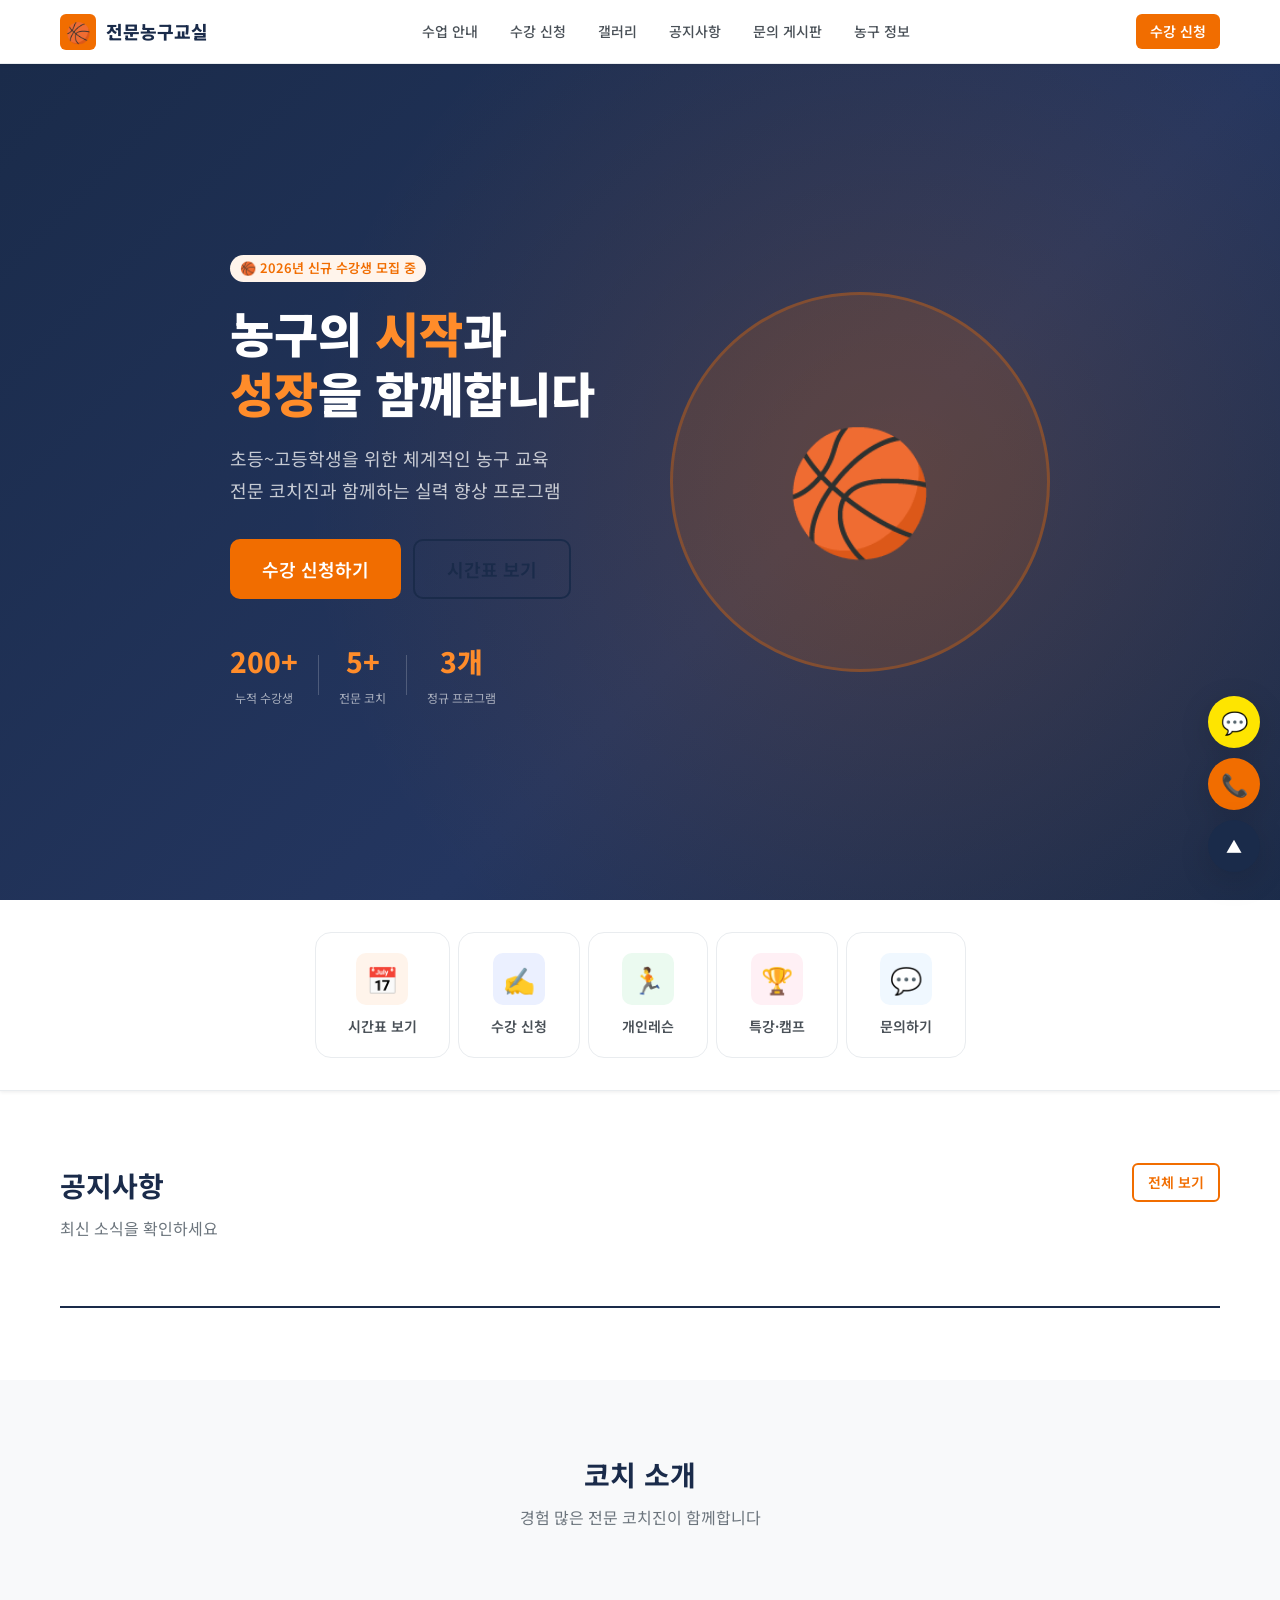
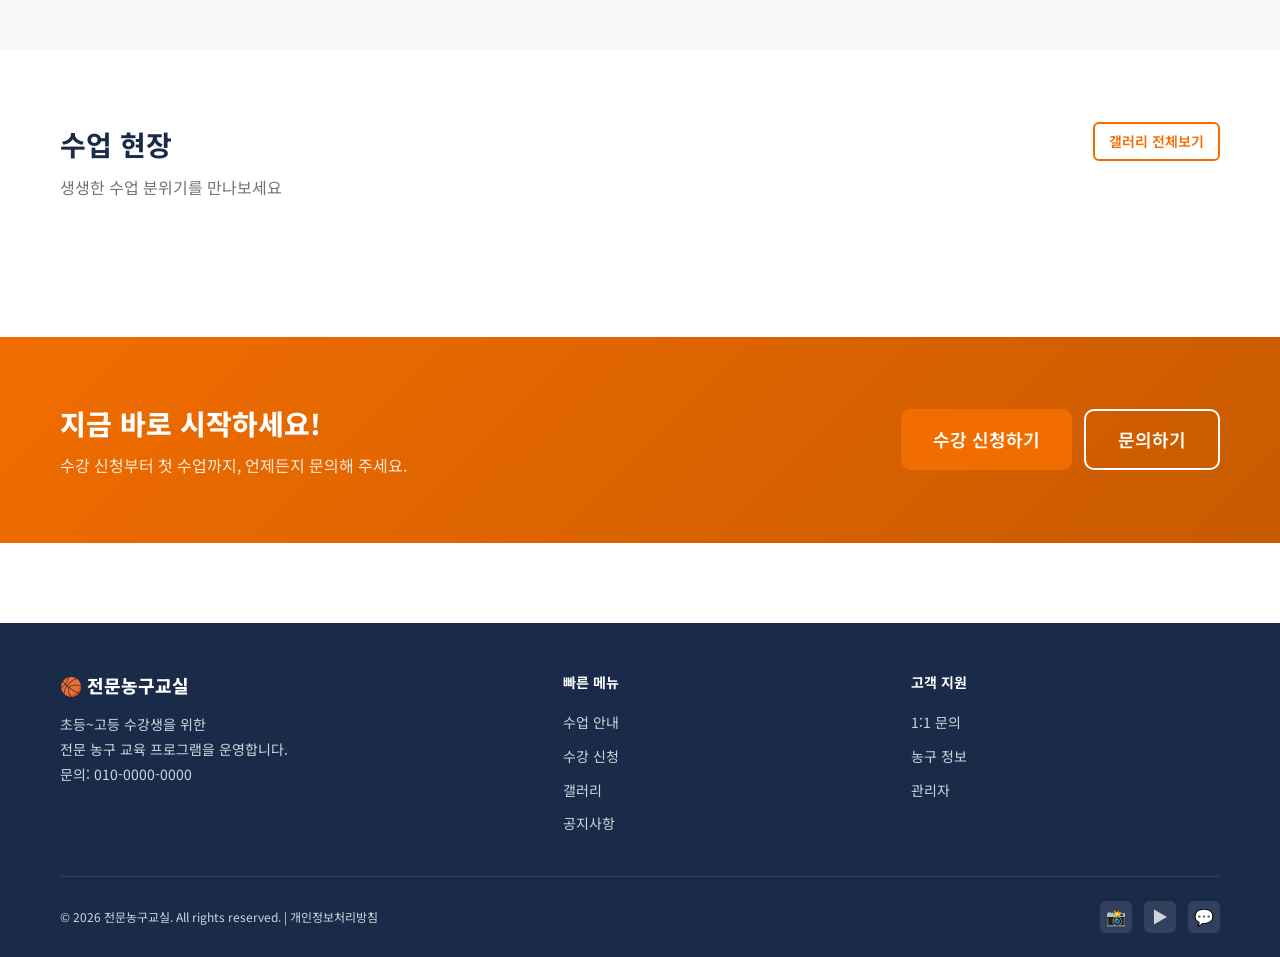
==== v1/index.html @ db6af7f2 "first commit" ====
<!DOCTYPE html>
<html lang="ko">
<head>
  <meta charset="UTF-8">
  <meta name="viewport" content="width=device-width, initial-scale=1.0">
  <title>전문농구교실 — 농구의 시작과 성장</title>
  <meta name="description" content="초등~고등학생을 위한 전문 농구 교실. 정규반, 개인레슨, 특강 등 다양한 프로그램을 운영합니다.">
  <link rel="preconnect" href="https://fonts.googleapis.com">
  <link href="https://fonts.googleapis.com/css2?family=Noto+Sans+KR:wght@400;500;600;700;800&display=swap" rel="stylesheet">
  <link rel="stylesheet" href="assets/css/common.css">
  <link rel="stylesheet" href="assets/css/components.css">
  <link rel="stylesheet" href="assets/css/pages/home.css">
</head>
<body>
  <div id="header-placeholder"></div>

  <main>
    <!-- 히어로 섹션 -->
    <section class="hero">
      <div class="hero-bg"></div>
      <div class="container hero-inner">
        <div class="hero-content">
          <span class="badge badge-primary hero-badge">🏀 2026년 신규 수강생 모집 중</span>
          <h1 class="hero-title">농구의 <em>시작</em>과<br><em>성장</em>을 함께합니다</h1>
          <p class="hero-desc">초등~고등학생을 위한 체계적인 농구 교육<br>전문 코치진과 함께하는 실력 향상 프로그램</p>
          <div class="hero-actions">
            <a href="apply/" class="btn btn-primary btn-lg">수강 신청하기</a>
            <a href="schedule/" class="btn btn-outline-navy btn-lg">시간표 보기</a>
          </div>
          <div class="hero-stats">
            <div class="stat-item">
              <strong>200+</strong>
              <span>누적 수강생</span>
            </div>
            <div class="stat-divider"></div>
            <div class="stat-item">
              <strong>5+</strong>
              <span>전문 코치</span>
            </div>
            <div class="stat-divider"></div>
            <div class="stat-item">
              <strong>3개</strong>
              <span>정규 프로그램</span>
            </div>
          </div>
        </div>
        <div class="hero-visual">
          <div class="hero-img-wrap">
            <div class="hero-img-placeholder">🏀</div>
          </div>
        </div>
      </div>
    </section>

    <!-- 빠른 접근 메뉴 -->
    <section class="quick-menu">
      <div class="container">
        <div class="quick-grid">
          <a href="schedule/" class="quick-item">
            <div class="quick-icon" style="background:#FFF4EB;">📅</div>
            <span>시간표 보기</span>
          </a>
          <a href="apply/" class="quick-item">
            <div class="quick-icon" style="background:#EBF0FF;">✍️</div>
            <span>수강 신청</span>
          </a>
          <a href="schedule/#lesson" class="quick-item">
            <div class="quick-icon" style="background:#EBFAF0;">🏃</div>
            <span>개인레슨</span>
          </a>
          <a href="schedule/#camp" class="quick-item">
            <div class="quick-icon" style="background:#FFF0F5;">🏆</div>
            <span>특강·캠프</span>
          </a>
          <a href="inquiry/" class="quick-item">
            <div class="quick-icon" style="background:#F0F8FF;">💬</div>
            <span>문의하기</span>
          </a>
        </div>
      </div>
    </section>

    <!-- 최신 공지사항 -->
    <section class="section-notice">
      <div class="container">
        <div class="notice-header">
          <div>
            <h2 class="section-title">공지사항</h2>
            <p class="section-subtitle">최신 소식을 확인하세요</p>
          </div>
          <a href="notice/" class="btn btn-outline btn-sm">전체 보기</a>
        </div>
        <div class="notice-list" id="homeNoticeList">
          <!-- JS 렌더링 -->
        </div>
      </div>
    </section>

    <!-- 코치 소개 -->
    <section class="section-coaches">
      <div class="container">
        <div class="section-header">
          <h2 class="section-title">코치 소개</h2>
          <p class="section-subtitle">경험 많은 전문 코치진이 함께합니다</p>
        </div>
        <div class="coaches-grid" id="coachesGrid">
          <!-- JS 렌더링 -->
        </div>
      </div>
    </section>

    <!-- 갤러리 하이라이트 -->
    <section class="section-gallery">
      <div class="container">
        <div class="notice-header">
          <div>
            <h2 class="section-title">수업 현장</h2>
            <p class="section-subtitle">생생한 수업 분위기를 만나보세요</p>
          </div>
          <a href="gallery/" class="btn btn-outline btn-sm">갤러리 전체보기</a>
        </div>
        <div class="gallery-highlight" id="galleryHighlight">
          <!-- JS 렌더링 -->
        </div>
      </div>
    </section>

    <!-- CTA 배너 -->
    <section class="cta-banner">
      <div class="container">
        <div class="cta-inner">
          <div class="cta-text">
            <h2>지금 바로 시작하세요!</h2>
            <p>수강 신청부터 첫 수업까지, 언제든지 문의해 주세요.</p>
          </div>
          <div class="cta-actions">
            <a href="apply/" class="btn btn-primary btn-lg">수강 신청하기</a>
            <a href="inquiry/" class="btn btn-outline btn-lg" style="border-color:white;color:white;">문의하기</a>
          </div>
        </div>
      </div>
    </section>
  </main>

  <div id="footer-placeholder"></div>

  <script src="assets/js/common.js"></script>
  <script src="assets/js/pages/home.js"></script>
</body>
</html>
---- v1/assets/css/common.css ----
/* =============================================
   COMMON.CSS — 전역 변수 및 리셋
   ============================================= */

:root {
  --primary: #F16D00;
  --primary-dark: #C85A00;
  --primary-light: #FF8C2A;
  --primary-bg: #FFF4EB;
  --navy: #1A2B4A;
  --navy-light: #2C3E6B;
  --gray-100: #F8F9FA;
  --gray-200: #E9ECEF;
  --gray-300: #DEE2E6;
  --gray-400: #CED4DA;
  --gray-500: #ADB5BD;
  --gray-600: #6C757D;
  --gray-700: #495057;
  --gray-800: #343A40;
  --gray-900: #212529;
  --white: #FFFFFF;
  --black: #000000;
  --success: #28A745;
  --warning: #FFC107;
  --danger: #DC3545;
  --info: #17A2B8;
  --font-base: 'Noto Sans KR', 'Apple SD Gothic Neo', sans-serif;
  --font-size-base: 16px;
  --font-size-sm: 14px;
  --font-size-xs: 12px;
  --font-size-lg: 18px;
  --font-size-xl: 22px;
  --font-size-2xl: 28px;
  --font-size-3xl: 36px;
  --radius-sm: 6px;
  --radius-md: 10px;
  --radius-lg: 16px;
  --radius-full: 9999px;
  --shadow-sm: 0 1px 4px rgba(0,0,0,0.08);
  --shadow-md: 0 4px 16px rgba(0,0,0,0.10);
  --shadow-lg: 0 8px 32px rgba(0,0,0,0.14);
  --transition: 0.2s ease;
  --header-height: 64px;
  --container-max: 1200px;
}

*, *::before, *::after { box-sizing: border-box; margin: 0; padding: 0; }

html { font-size: var(--font-size-base); scroll-behavior: smooth; }

body {
  font-family: var(--font-base);
  color: var(--gray-900);
  background: var(--white);
  line-height: 1.6;
  min-height: 100vh;
  padding-top: var(--header-height);
}

a { color: inherit; text-decoration: none; }
ul, ol { list-style: none; }
img { max-width: 100%; display: block; }
button { cursor: pointer; border: none; background: none; font-family: inherit; }
input, select, textarea { font-family: inherit; font-size: var(--font-size-base); }

.container {
  max-width: var(--container-max);
  margin: 0 auto;
  padding: 0 20px;
}

.sr-only {
  position: absolute; width: 1px; height: 1px;
  padding: 0; margin: -1px; overflow: hidden;
  clip: rect(0,0,0,0); white-space: nowrap; border: 0;
}

/* 공통 섹션 타이틀 */
.section-title {
  font-size: var(--font-size-2xl);
  font-weight: 700;
  color: var(--navy);
  margin-bottom: 8px;
}
.section-subtitle {
  font-size: var(--font-size-base);
  color: var(--gray-600);
  margin-bottom: 40px;
}
.section-header { text-align: center; margin-bottom: 48px; }

/* 공통 배지 */
.badge {
  display: inline-block;
  padding: 3px 10px;
  border-radius: var(--radius-full);
  font-size: var(--font-size-xs);
  font-weight: 600;
}
.badge-primary { background: var(--primary-bg); color: var(--primary); }
.badge-navy { background: var(--navy); color: var(--white); }
.badge-success { background: #D4EDDA; color: var(--success); }
.badge-danger { background: #F8D7DA; color: var(--danger); }
.badge-warning { background: #FFF3CD; color: #856404; }

/* 공통 태그 */
.tag-closed {
  display: inline-block;
  padding: 2px 8px;
  background: var(--danger);
  color: var(--white);
  border-radius: var(--radius-full);
  font-size: var(--font-size-xs);
  font-weight: 700;
}
.tag-open {
  display: inline-block;
  padding: 2px 8px;
  background: var(--success);
  color: var(--white);
  border-radius: var(--radius-full);
  font-size: var(--font-size-xs);
  font-weight: 700;
}

/* 공통 divider */
.divider { border: none; border-top: 1px solid var(--gray-200); margin: 32px 0; }

/* 반응형 유틸 */
@media (max-width: 768px) {
  .hide-mobile { display: none !important; }
  .section-title { font-size: var(--font-size-xl); }
  .section-header { margin-bottom: 32px; }
}
@media (min-width: 769px) {
  .hide-pc { display: none !important; }
}
---- v1/assets/css/components.css ----
/* =============================================
   COMPONENTS.CSS — 헤더, 푸터, 버튼, 카드, 폼
   ============================================= */

/* ── 버튼 ── */
.btn {
  display: inline-flex;
  align-items: center;
  justify-content: center;
  gap: 6px;
  padding: 10px 22px;
  border-radius: var(--radius-md);
  font-size: var(--font-size-base);
  font-weight: 600;
  transition: background var(--transition), transform var(--transition), box-shadow var(--transition);
  cursor: pointer;
  border: none;
  white-space: nowrap;
}
.btn:active { transform: scale(0.97); }
.btn-primary { background: var(--primary); color: var(--white); }
.btn-primary:hover { background: var(--primary-dark); box-shadow: var(--shadow-md); }
.btn-navy { background: var(--navy); color: var(--white); }
.btn-navy:hover { background: var(--navy-light); box-shadow: var(--shadow-md); }
.btn-outline { background: transparent; border: 2px solid var(--primary); color: var(--primary); }
.btn-outline:hover { background: var(--primary-bg); }
.btn-outline-navy { background: transparent; border: 2px solid var(--navy); color: var(--navy); }
.btn-outline-navy:hover { background: var(--navy); color: var(--white); }
.btn-ghost { background: transparent; color: var(--gray-700); }
.btn-ghost:hover { background: var(--gray-100); }
.btn-sm { padding: 6px 14px; font-size: var(--font-size-sm); border-radius: var(--radius-sm); }
.btn-lg { padding: 14px 32px; font-size: var(--font-size-lg); }
.btn-full { width: 100%; }
.btn:disabled { opacity: 0.5; cursor: not-allowed; pointer-events: none; }

/* ── 헤더 ── */
#site-header {
  position: fixed;
  top: 0; left: 0; right: 0;
  height: var(--header-height);
  background: var(--white);
  border-bottom: 1px solid var(--gray-200);
  z-index: 1000;
  box-shadow: var(--shadow-sm);
}
.header-inner {
  max-width: var(--container-max);
  margin: 0 auto;
  padding: 0 20px;
  height: 100%;
  display: flex;
  align-items: center;
  justify-content: space-between;
}
.header-logo {
  display: flex;
  align-items: center;
  gap: 10px;
  font-size: var(--font-size-lg);
  font-weight: 800;
  color: var(--navy);
}
.header-logo .logo-icon {
  width: 36px; height: 36px;
  background: var(--primary);
  border-radius: var(--radius-sm);
  display: flex; align-items: center; justify-content: center;
  color: var(--white);
  font-size: 20px;
}
.header-nav { display: flex; align-items: center; gap: 4px; }
.header-nav a {
  padding: 8px 14px;
  border-radius: var(--radius-sm);
  font-size: var(--font-size-sm);
  font-weight: 500;
  color: var(--gray-700);
  transition: background var(--transition), color var(--transition);
}
.header-nav a:hover,
.header-nav a.active { background: var(--primary-bg); color: var(--primary); font-weight: 700; }
.header-cta { margin-left: 12px; }

/* 모바일 햄버거 */
.header-menu-btn {
  display: none;
  width: 36px; height: 36px;
  flex-direction: column;
  justify-content: center;
  align-items: center;
  gap: 5px;
  border-radius: var(--radius-sm);
  background: transparent;
  border: none;
  cursor: pointer;
}
.header-menu-btn span {
  display: block;
  width: 22px; height: 2px;
  background: var(--gray-800);
  border-radius: 2px;
  transition: transform 0.2s, opacity 0.2s;
}
.header-menu-btn.open span:nth-child(1) { transform: translateY(7px) rotate(45deg); }
.header-menu-btn.open span:nth-child(2) { opacity: 0; }
.header-menu-btn.open span:nth-child(3) { transform: translateY(-7px) rotate(-45deg); }

/* 모바일 드롭다운 메뉴 */
.mobile-menu {
  display: none;
  position: fixed;
  top: var(--header-height);
  left: 0; right: 0;
  background: var(--white);
  border-bottom: 1px solid var(--gray-200);
  z-index: 999;
  padding: 12px 20px 20px;
  box-shadow: var(--shadow-md);
}
.mobile-menu.open { display: block; }
.mobile-menu a {
  display: block;
  padding: 12px 4px;
  font-size: var(--font-size-base);
  font-weight: 500;
  color: var(--gray-800);
  border-bottom: 1px solid var(--gray-100);
}
.mobile-menu a:last-child { border-bottom: none; }
.mobile-menu a.active { color: var(--primary); font-weight: 700; }
.mobile-menu .mobile-cta { margin-top: 16px; }

@media (max-width: 768px) {
  .header-nav, .header-cta { display: none; }
  .header-menu-btn { display: flex; }
}

/* ── 푸터 ── */
#site-footer {
  background: var(--navy);
  color: var(--gray-400);
  padding: 48px 0 24px;
  margin-top: 80px;
}
.footer-inner {
  max-width: var(--container-max);
  margin: 0 auto;
  padding: 0 20px;
}
.footer-top {
  display: grid;
  grid-template-columns: 1.5fr 1fr 1fr;
  gap: 40px;
  padding-bottom: 32px;
  border-bottom: 1px solid rgba(255,255,255,0.1);
}
.footer-brand .footer-logo {
  font-size: var(--font-size-lg);
  font-weight: 800;
  color: var(--white);
  margin-bottom: 12px;
  display: flex;
  align-items: center;
  gap: 8px;
}
.footer-brand p { font-size: var(--font-size-sm); line-height: 1.8; }
.footer-col h4 { color: var(--white); font-size: var(--font-size-sm); font-weight: 700; margin-bottom: 16px; }
.footer-col ul li { margin-bottom: 8px; }
.footer-col ul li a { font-size: var(--font-size-sm); transition: color var(--transition); }
.footer-col ul li a:hover { color: var(--primary-light); }
.footer-bottom {
  padding-top: 24px;
  display: flex;
  align-items: center;
  justify-content: space-between;
  flex-wrap: wrap;
  gap: 12px;
}
.footer-bottom p { font-size: var(--font-size-xs); }
.footer-sns { display: flex; gap: 12px; }
.footer-sns a {
  width: 32px; height: 32px;
  background: rgba(255,255,255,0.1);
  border-radius: var(--radius-sm);
  display: flex; align-items: center; justify-content: center;
  font-size: 16px;
  transition: background var(--transition);
}
.footer-sns a:hover { background: var(--primary); }

@media (max-width: 768px) {
  .footer-top { grid-template-columns: 1fr; gap: 24px; }
  .footer-bottom { flex-direction: column; text-align: center; }
}

/* ── 플로팅 버튼 ── */
.floating-wrap {
  position: fixed;
  bottom: 28px;
  right: 20px;
  display: flex;
  flex-direction: column;
  gap: 10px;
  z-index: 900;
}
.floating-btn {
  width: 52px; height: 52px;
  border-radius: var(--radius-full);
  display: flex; align-items: center; justify-content: center;
  font-size: 22px;
  box-shadow: var(--shadow-lg);
  transition: transform var(--transition), box-shadow var(--transition);
  border: none;
  cursor: pointer;
  text-decoration: none;
}
.floating-btn:hover { transform: scale(1.08); }
.floating-kakao { background: #FEE500; color: #3C1E1E; }
.floating-call { background: var(--primary); color: var(--white); }
.floating-top { background: var(--navy); color: var(--white); font-size: 16px; }

/* ── 카드 ── */
.card {
  background: var(--white);
  border-radius: var(--radius-lg);
  box-shadow: var(--shadow-sm);
  overflow: hidden;
  transition: box-shadow var(--transition), transform var(--transition);
  border: 1px solid var(--gray-200);
}
.card:hover { box-shadow: var(--shadow-md); transform: translateY(-2px); }
.card-img { width: 100%; aspect-ratio: 16/9; object-fit: cover; }
.card-body { padding: 20px; }
.card-title { font-size: var(--font-size-base); font-weight: 700; color: var(--gray-900); margin-bottom: 8px; }
.card-meta { font-size: var(--font-size-xs); color: var(--gray-500); display: flex; gap: 12px; }

/* ── 폼 ── */
.form-group { margin-bottom: 20px; }
.form-label {
  display: block;
  font-size: var(--font-size-sm);
  font-weight: 600;
  color: var(--gray-700);
  margin-bottom: 6px;
}
.form-label .required { color: var(--primary); margin-left: 2px; }
.form-control {
  width: 100%;
  padding: 10px 14px;
  border: 1.5px solid var(--gray-300);
  border-radius: var(--radius-md);
  font-size: var(--font-size-base);
  color: var(--gray-900);
  background: var(--white);
  transition: border-color var(--transition), box-shadow var(--transition);
  outline: none;
}
.form-control:focus {
  border-color: var(--primary);
  box-shadow: 0 0 0 3px rgba(241,109,0,0.12);
}
.form-control::placeholder { color: var(--gray-400); }
textarea.form-control { resize: vertical; min-height: 100px; }
.form-hint { font-size: var(--font-size-xs); color: var(--gray-500); margin-top: 4px; }
.form-error { font-size: var(--font-size-xs); color: var(--danger); margin-top: 4px; }

/* 체크박스/라디오 */
.form-check { display: flex; align-items: flex-start; gap: 8px; margin-bottom: 10px; }
.form-check input[type="checkbox"],
.form-check input[type="radio"] { width: 16px; height: 16px; accent-color: var(--primary); margin-top: 2px; flex-shrink: 0; }
.form-check label { font-size: var(--font-size-sm); color: var(--gray-700); cursor: pointer; }

/* ── 페이지 히어로 (서브페이지 상단) ── */
.page-hero {
  background: linear-gradient(135deg, var(--navy) 0%, var(--navy-light) 100%);
  color: var(--white);
  padding: 48px 0 40px;
  margin-bottom: 48px;
}
.page-hero h1 { font-size: var(--font-size-2xl); font-weight: 800; margin-bottom: 8px; }
.page-hero p { font-size: var(--font-size-base); opacity: 0.75; }

/* ── 브레드크럼 ── */
.breadcrumb {
  display: flex;
  align-items: center;
  gap: 6px;
  font-size: var(--font-size-xs);
  color: rgba(255,255,255,0.6);
  margin-bottom: 16px;
}
.breadcrumb a { color: rgba(255,255,255,0.7); }
.breadcrumb a:hover { color: var(--white); }
.breadcrumb span { color: rgba(255,255,255,0.4); }

/* ── 탭 ── */
.tab-wrap { display: flex; gap: 4px; border-bottom: 2px solid var(--gray-200); margin-bottom: 32px; overflow-x: auto; }
.tab-item {
  padding: 10px 20px;
  font-size: var(--font-size-sm);
  font-weight: 600;
  color: var(--gray-500);
  border-bottom: 2px solid transparent;
  margin-bottom: -2px;
  white-space: nowrap;
  cursor: pointer;
  background: none;
  border-top: none; border-left: none; border-right: none;
  transition: color var(--transition), border-color var(--transition);
}
.tab-item:hover { color: var(--primary); }
.tab-item.active { color: var(--primary); border-bottom-color: var(--primary); }

/* ── 빈 상태 ── */
.empty-state {
  text-align: center;
  padding: 60px 20px;
  color: var(--gray-500);
}
.empty-state .empty-icon { font-size: 48px; margin-bottom: 16px; }
.empty-state p { font-size: var(--font-size-base); }

/* ── 페이지네이션 ── */
.pagination {
  display: flex;
  justify-content: center;
  align-items: center;
  gap: 4px;
  margin-top: 40px;
}
.page-btn {
  width: 36px; height: 36px;
  border-radius: var(--radius-sm);
  display: flex; align-items: center; justify-content: center;
  font-size: var(--font-size-sm);
  font-weight: 600;
  color: var(--gray-600);
  background: var(--white);
  border: 1px solid var(--gray-300);
  cursor: pointer;
  transition: background var(--transition), color var(--transition);
}
.page-btn:hover,
.page-btn.active { background: var(--primary); color: var(--white); border-color: var(--primary); }

/* ── 모달 ── */
.modal-overlay {
  position: fixed;
  inset: 0;
  background: rgba(0,0,0,0.5);
  z-index: 2000;
  display: flex;
  align-items: center;
  justify-content: center;
  padding: 20px;
  opacity: 0;
  pointer-events: none;
  transition: opacity var(--transition);
}
.modal-overlay.open { opacity: 1; pointer-events: all; }
.modal {
  background: var(--white);
  border-radius: var(--radius-lg);
  max-width: 560px;
  width: 100%;
  max-height: 90vh;
  overflow-y: auto;
  padding: 32px;
  transform: translateY(20px);
  transition: transform var(--transition);
}
.modal-overlay.open .modal { transform: translateY(0); }
.modal-header {
  display: flex;
  align-items: center;
  justify-content: space-between;
  margin-bottom: 24px;
}
.modal-title { font-size: var(--font-size-xl); font-weight: 700; color: var(--navy); }
.modal-close {
  width: 32px; height: 32px;
  border-radius: var(--radius-sm);
  background: var(--gray-100);
  display: flex; align-items: center; justify-content: center;
  font-size: 18px;
  cursor: pointer;
  border: none;
  color: var(--gray-600);
}
.modal-close:hover { background: var(--gray-200); }
---- v1/assets/css/pages/home.css ----
/* ── 히어로 ── */
.hero {
  position: relative;
  min-height: calc(100vh - var(--header-height));
  display: flex;
  align-items: center;
  background: linear-gradient(135deg, var(--navy) 0%, #243660 60%, #1a2b4a 100%);
  overflow: hidden;
  padding: 60px 0;
}
.hero-bg {
  position: absolute; inset: 0;
  background: radial-gradient(circle at 70% 50%, rgba(241,109,0,0.15) 0%, transparent 60%);
}
.hero-inner {
  display: grid;
  grid-template-columns: 1fr 1fr;
  gap: 60px;
  align-items: center;
  position: relative;
  z-index: 1;
}
.hero-badge { margin-bottom: 20px; font-size: 13px; }
.hero-title {
  font-size: 48px;
  font-weight: 900;
  color: var(--white);
  line-height: 1.25;
  margin-bottom: 20px;
}
.hero-title em { color: var(--primary-light); font-style: normal; }
.hero-desc { font-size: var(--font-size-lg); color: rgba(255,255,255,0.75); line-height: 1.8; margin-bottom: 32px; }
.hero-actions { display: flex; gap: 12px; margin-bottom: 40px; flex-wrap: wrap; }
.hero-stats { display: flex; align-items: center; gap: 20px; }
.stat-item { text-align: center; }
.stat-item strong { display: block; font-size: var(--font-size-2xl); font-weight: 800; color: var(--primary-light); }
.stat-item span { font-size: var(--font-size-xs); color: rgba(255,255,255,0.6); }
.stat-divider { width: 1px; height: 40px; background: rgba(255,255,255,0.2); }
.hero-visual { display: flex; justify-content: center; }
.hero-img-wrap {
  width: 380px; height: 380px;
  border-radius: var(--radius-full);
  background: rgba(241,109,0,0.15);
  border: 3px solid rgba(241,109,0,0.3);
  display: flex; align-items: center; justify-content: center;
  position: relative;
}
.hero-img-placeholder { font-size: 120px; }

/* ── 빠른 접근 ── */
.quick-menu {
  background: var(--white);
  padding: 32px 0;
  box-shadow: var(--shadow-sm);
  border-bottom: 1px solid var(--gray-200);
}
.quick-grid {
  display: flex;
  gap: 8px;
  justify-content: center;
  flex-wrap: wrap;
}
.quick-item {
  display: flex;
  flex-direction: column;
  align-items: center;
  gap: 10px;
  padding: 20px 32px;
  border-radius: var(--radius-lg);
  border: 1.5px solid var(--gray-200);
  transition: border-color var(--transition), box-shadow var(--transition), transform var(--transition);
  min-width: 120px;
}
.quick-item:hover { border-color: var(--primary); box-shadow: var(--shadow-md); transform: translateY(-2px); }
.quick-icon { width: 52px; height: 52px; border-radius: var(--radius-md); display: flex; align-items: center; justify-content: center; font-size: 26px; }
.quick-item span { font-size: var(--font-size-sm); font-weight: 600; color: var(--gray-700); }

/* ── 공지사항 ── */
.section-notice { padding: 72px 0; }
.notice-header { display: flex; align-items: flex-start; justify-content: space-between; margin-bottom: 24px; }
.notice-list { border-top: 2px solid var(--navy); }
.notice-row {
  display: flex;
  align-items: center;
  gap: 16px;
  padding: 16px 0;
  border-bottom: 1px solid var(--gray-200);
  transition: background var(--transition);
}
.notice-row:hover { background: var(--gray-100); padding-left: 8px; border-radius: var(--radius-sm); }
.notice-row .badge { flex-shrink: 0; }
.notice-row .title { flex: 1; font-size: var(--font-size-base); font-weight: 500; color: var(--gray-800); }
.notice-row .date { font-size: var(--font-size-xs); color: var(--gray-500); flex-shrink: 0; }

/* ── 코치 ── */
.section-coaches { padding: 72px 0; background: var(--gray-100); }
.coaches-grid { display: grid; grid-template-columns: repeat(3, 1fr); gap: 24px; }
.coach-card {
  background: var(--white);
  border-radius: var(--radius-lg);
  overflow: hidden;
  box-shadow: var(--shadow-sm);
  text-align: center;
  padding: 32px 24px;
  transition: box-shadow var(--transition), transform var(--transition);
}
.coach-card:hover { box-shadow: var(--shadow-md); transform: translateY(-3px); }
.coach-avatar {
  width: 80px; height: 80px;
  border-radius: var(--radius-full);
  background: var(--primary-bg);
  display: flex; align-items: center; justify-content: center;
  font-size: 40px;
  margin: 0 auto 16px;
  border: 3px solid var(--primary);
}
.coach-name { font-size: var(--font-size-lg); font-weight: 700; color: var(--navy); margin-bottom: 4px; }
.coach-role { font-size: var(--font-size-sm); color: var(--primary); font-weight: 600; margin-bottom: 12px; }
.coach-desc { font-size: var(--font-size-sm); color: var(--gray-600); line-height: 1.7; }

/* ── 갤러리 하이라이트 ── */
.section-gallery { padding: 72px 0; }
.gallery-highlight { display: grid; grid-template-columns: repeat(3, 1fr); gap: 16px; }
.gallery-item {
  aspect-ratio: 4/3;
  border-radius: var(--radius-lg);
  overflow: hidden;
  position: relative;
  cursor: pointer;
  background: var(--gray-200);
  display: flex; align-items: center; justify-content: center;
  font-size: 48px;
}
.gallery-item:first-child { grid-column: span 2; grid-row: span 1; aspect-ratio: unset; min-height: 220px; }
.gallery-item::after {
  content: '';
  position: absolute; inset: 0;
  background: linear-gradient(to top, rgba(0,0,0,0.4) 0%, transparent 60%);
  opacity: 0;
  transition: opacity var(--transition);
}
.gallery-item:hover::after { opacity: 1; }

/* ── CTA 배너 ── */
.cta-banner { background: linear-gradient(135deg, var(--primary) 0%, var(--primary-dark) 100%); padding: 64px 0; }
.cta-inner { display: flex; align-items: center; justify-content: space-between; gap: 32px; flex-wrap: wrap; }
.cta-text h2 { font-size: var(--font-size-2xl); font-weight: 800; color: var(--white); margin-bottom: 8px; }
.cta-text p { color: rgba(255,255,255,0.85); font-size: var(--font-size-base); }
.cta-actions { display: flex; gap: 12px; flex-wrap: wrap; }

/* ── 반응형 ── */
@media (max-width: 768px) {
  .hero-inner { grid-template-columns: 1fr; gap: 32px; }
  .hero-visual { display: none; }
  .hero-title { font-size: 32px; }
  .quick-item { padding: 16px 20px; min-width: 90px; }
  .coaches-grid { grid-template-columns: 1fr; }
  .gallery-highlight { grid-template-columns: repeat(2, 1fr); }
  .gallery-item:first-child { grid-column: span 2; }
  .cta-inner { flex-direction: column; text-align: center; }
}
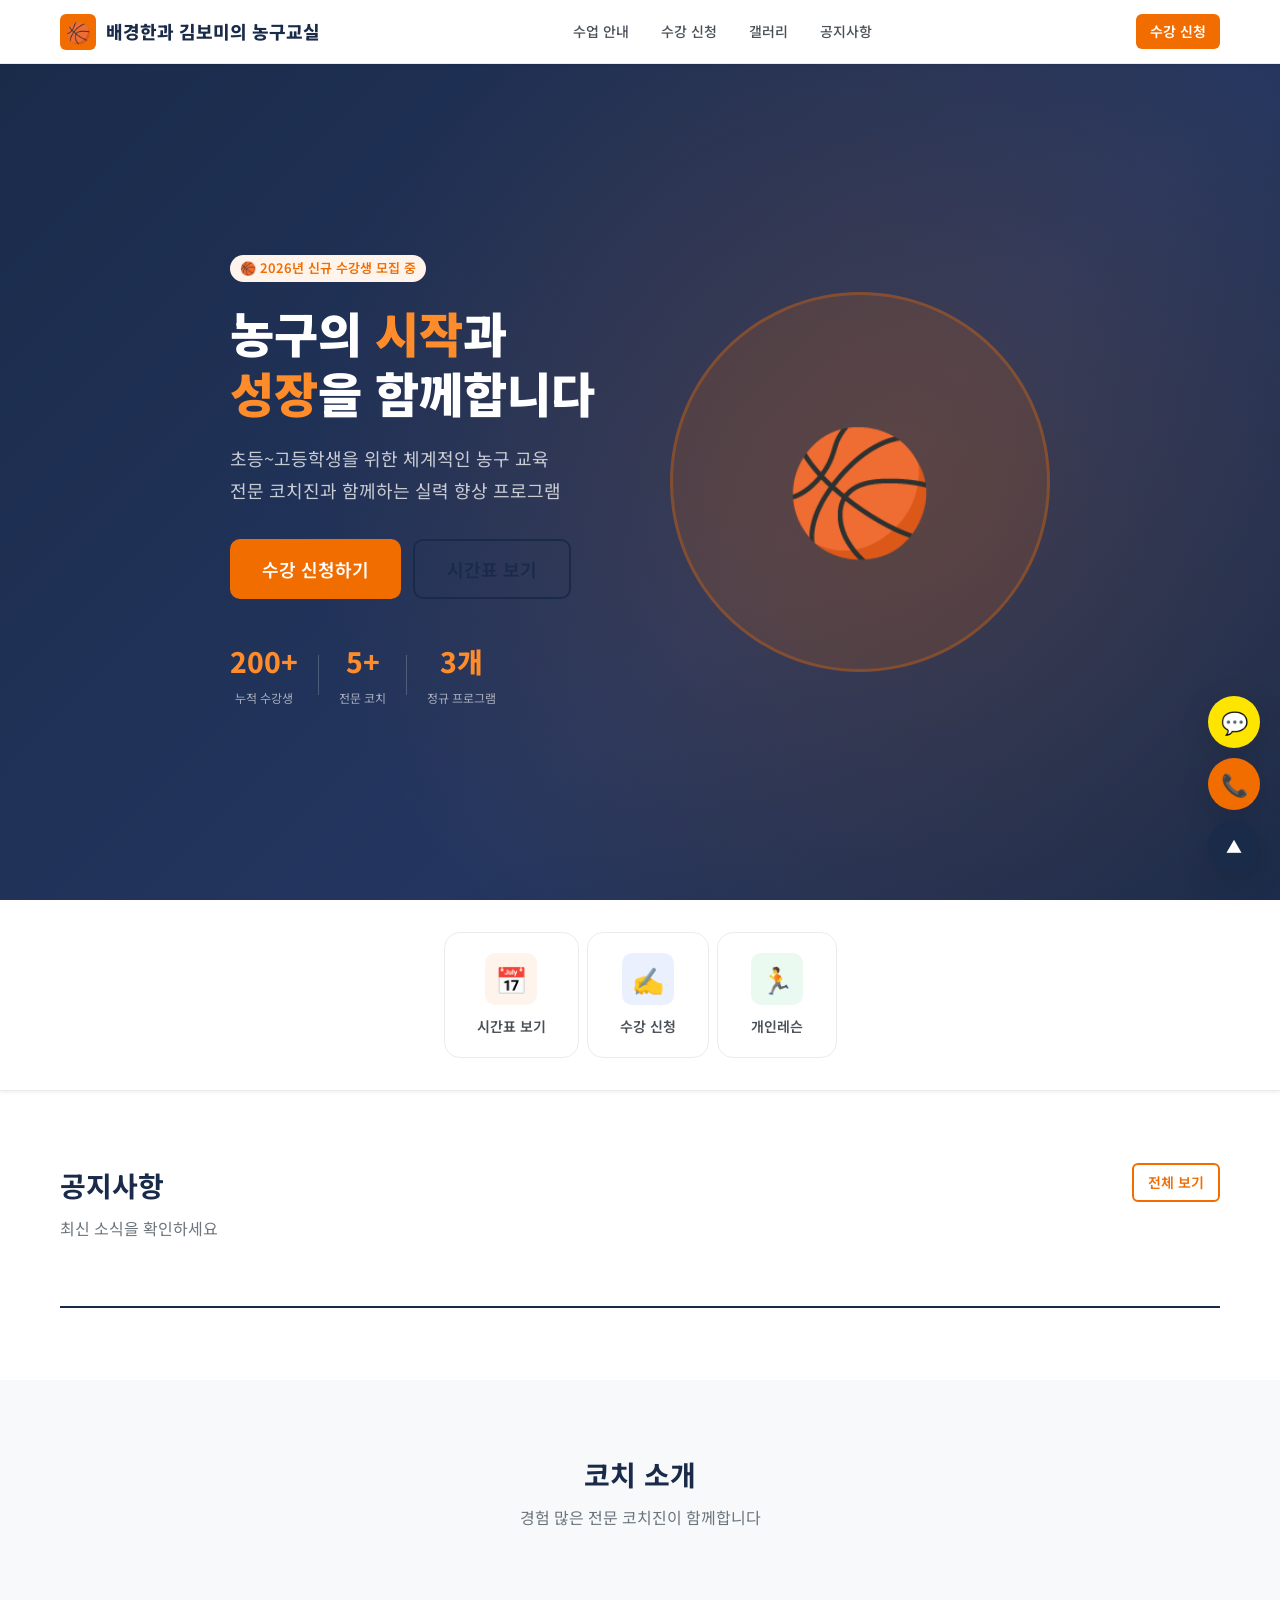
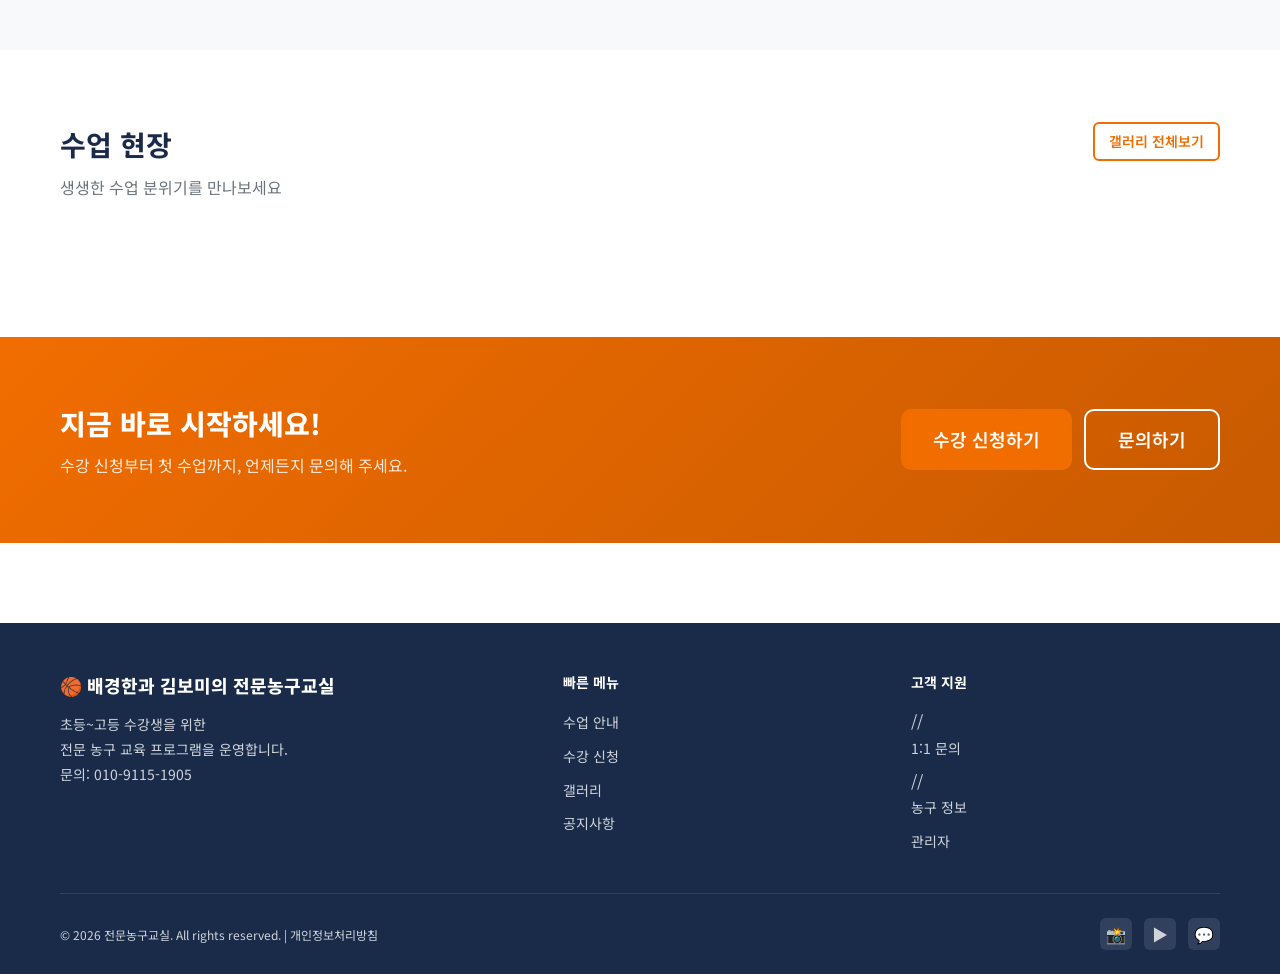
==== commit 0efe9381: "Comment out camp link in index.html Comment out the link to the camp section in index.html" ====
--- a/v1/index.html
+++ b/v1/index.html
@@ -68,14 +68,14 @@
             <div class="quick-icon" style="background:#EBFAF0;">🏃</div>
             <span>개인레슨</span>
           </a>
-          <a href="schedule/#camp" class="quick-item">
+          <!-- <a href="schedule/#camp" class="quick-item">
             <div class="quick-icon" style="background:#FFF0F5;">🏆</div>
             <span>특강·캠프</span>
           </a>
           <a href="inquiry/" class="quick-item">
             <div class="quick-icon" style="background:#F0F8FF;">💬</div>
             <span>문의하기</span>
-          </a>
+          </a> -->
         </div>
       </div>
     </section>
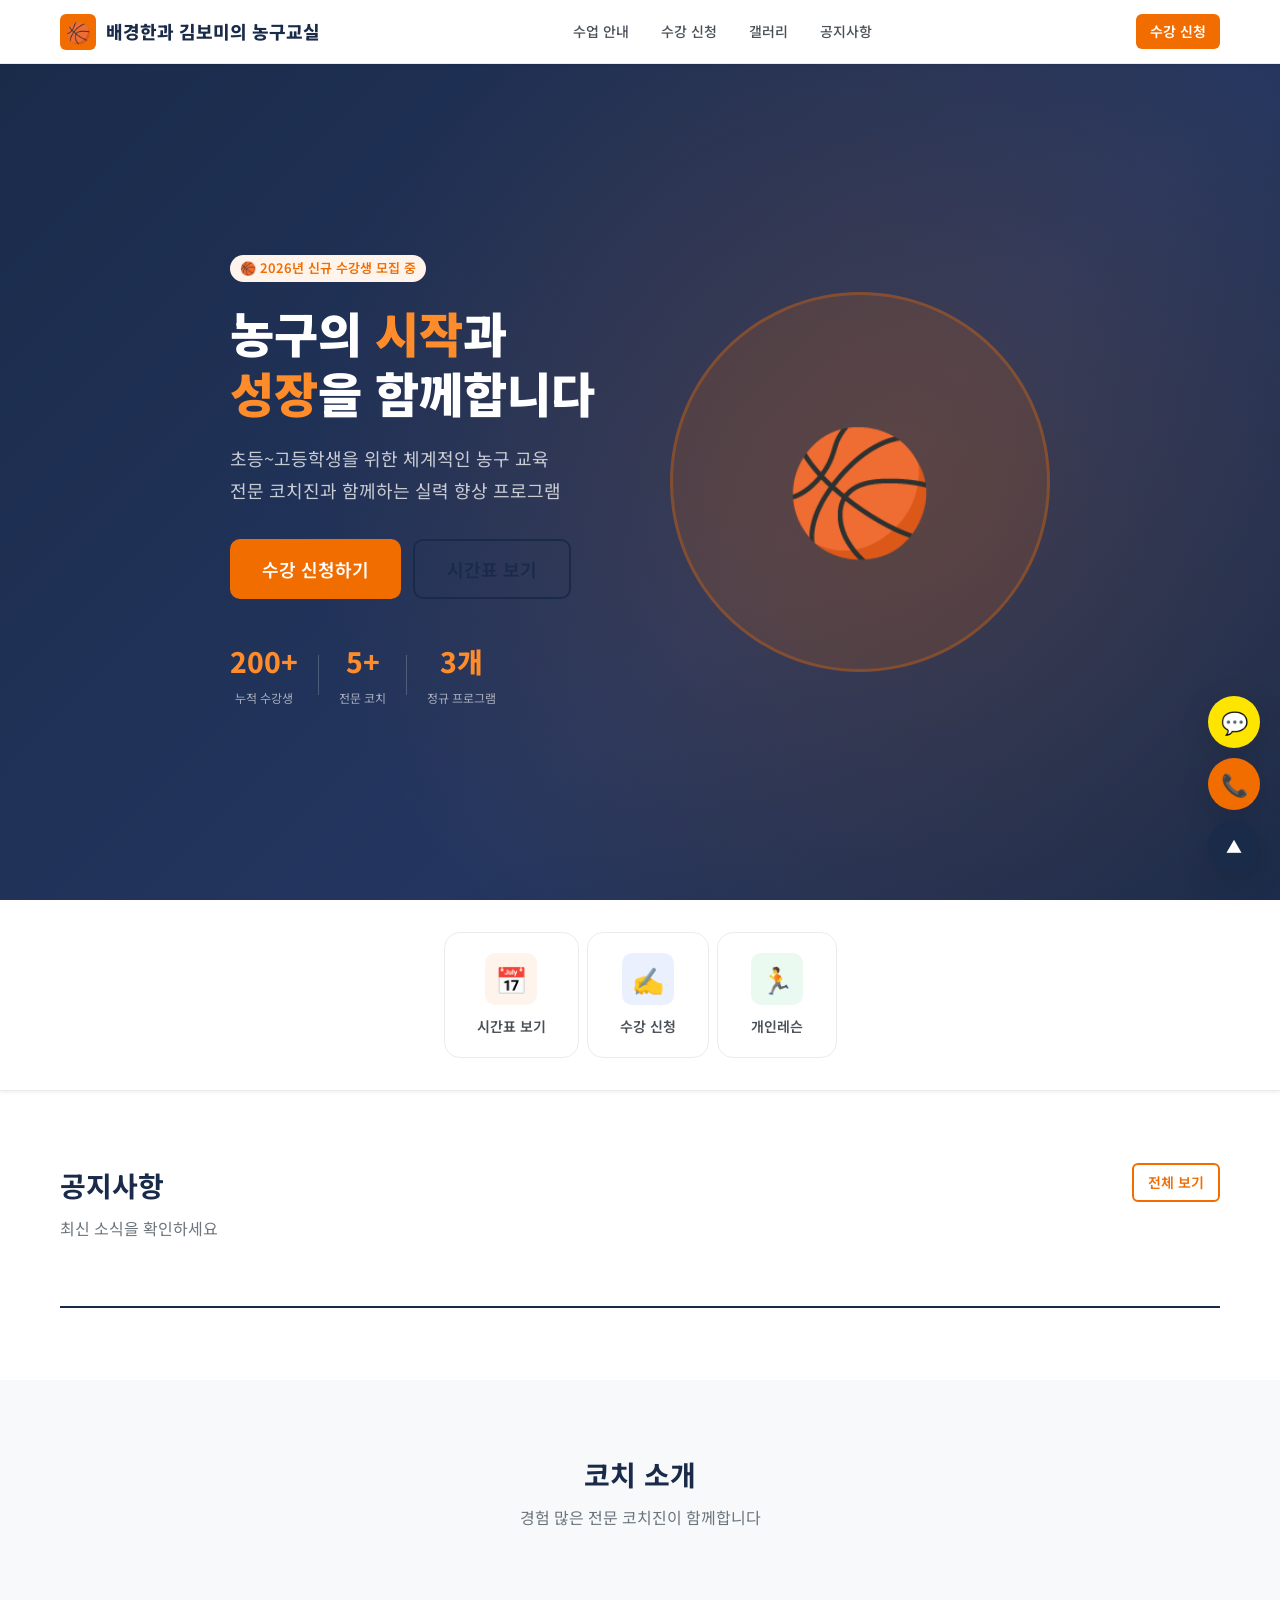
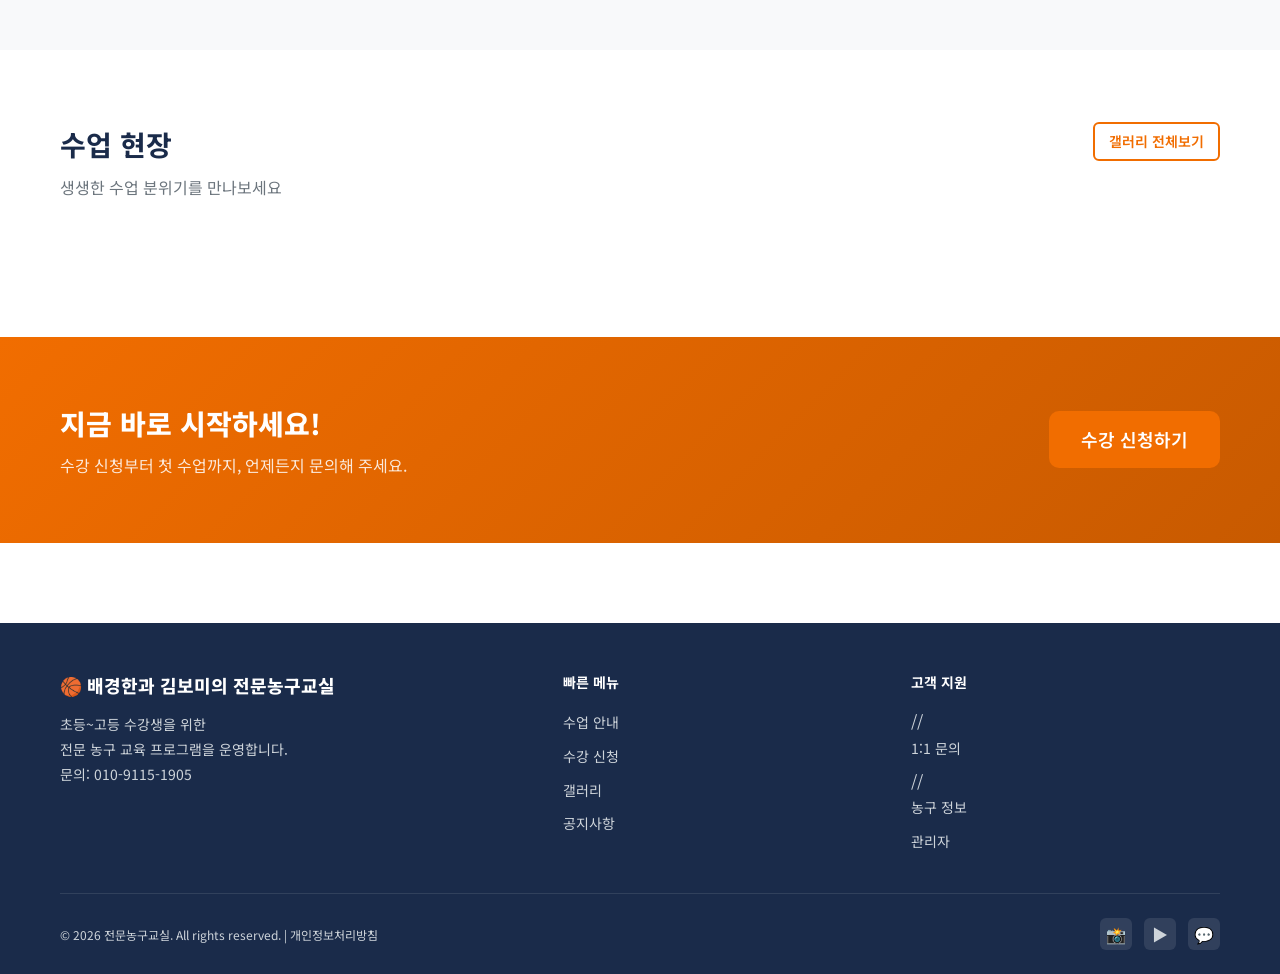
==== commit ca3bd53a: "Update index.html" ====
--- a/v1/index.html
+++ b/v1/index.html
@@ -135,7 +135,7 @@
           </div>
           <div class="cta-actions">
             <a href="apply/" class="btn btn-primary btn-lg">수강 신청하기</a>
-            <a href="inquiry/" class="btn btn-outline btn-lg" style="border-color:white;color:white;">문의하기</a>
+            <!-- <a href="inquiry/" class="btn btn-outline btn-lg" style="border-color:white;color:white;">문의하기</a> -->
           </div>
         </div>
       </div>
